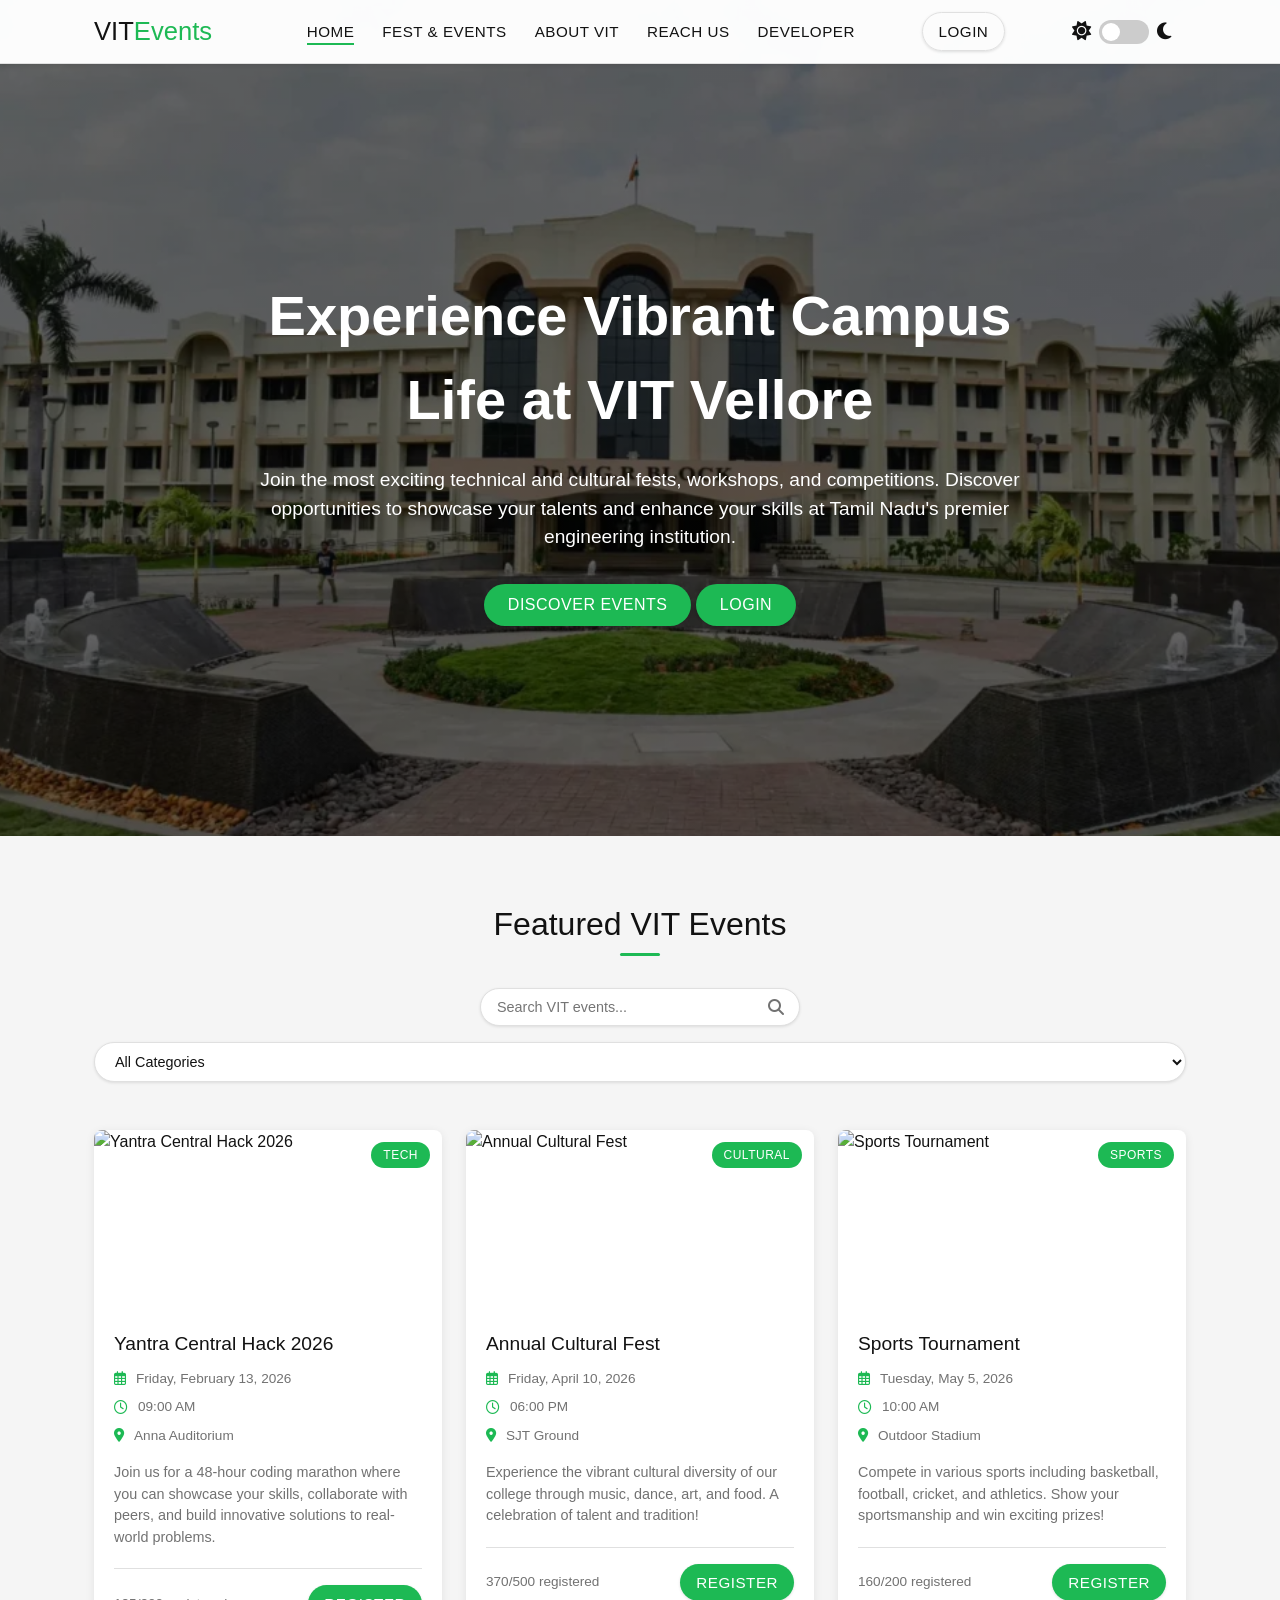
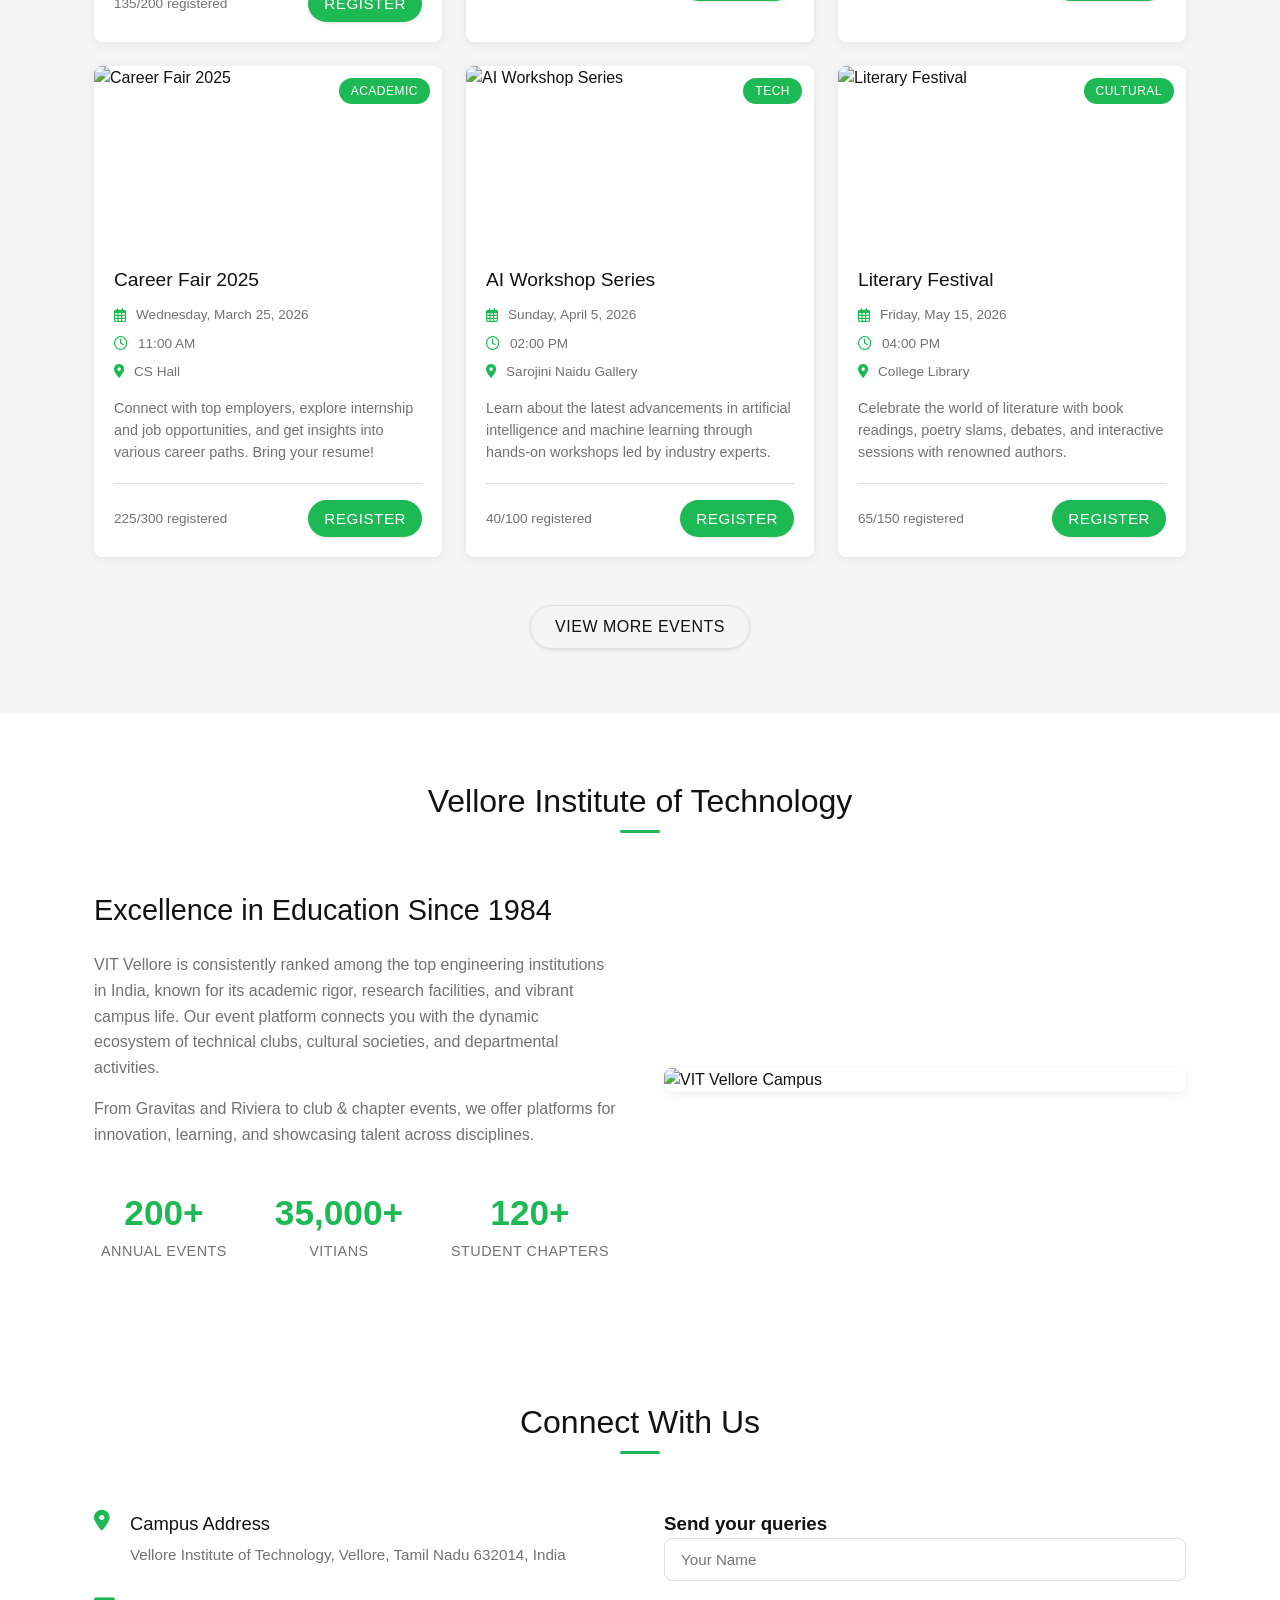
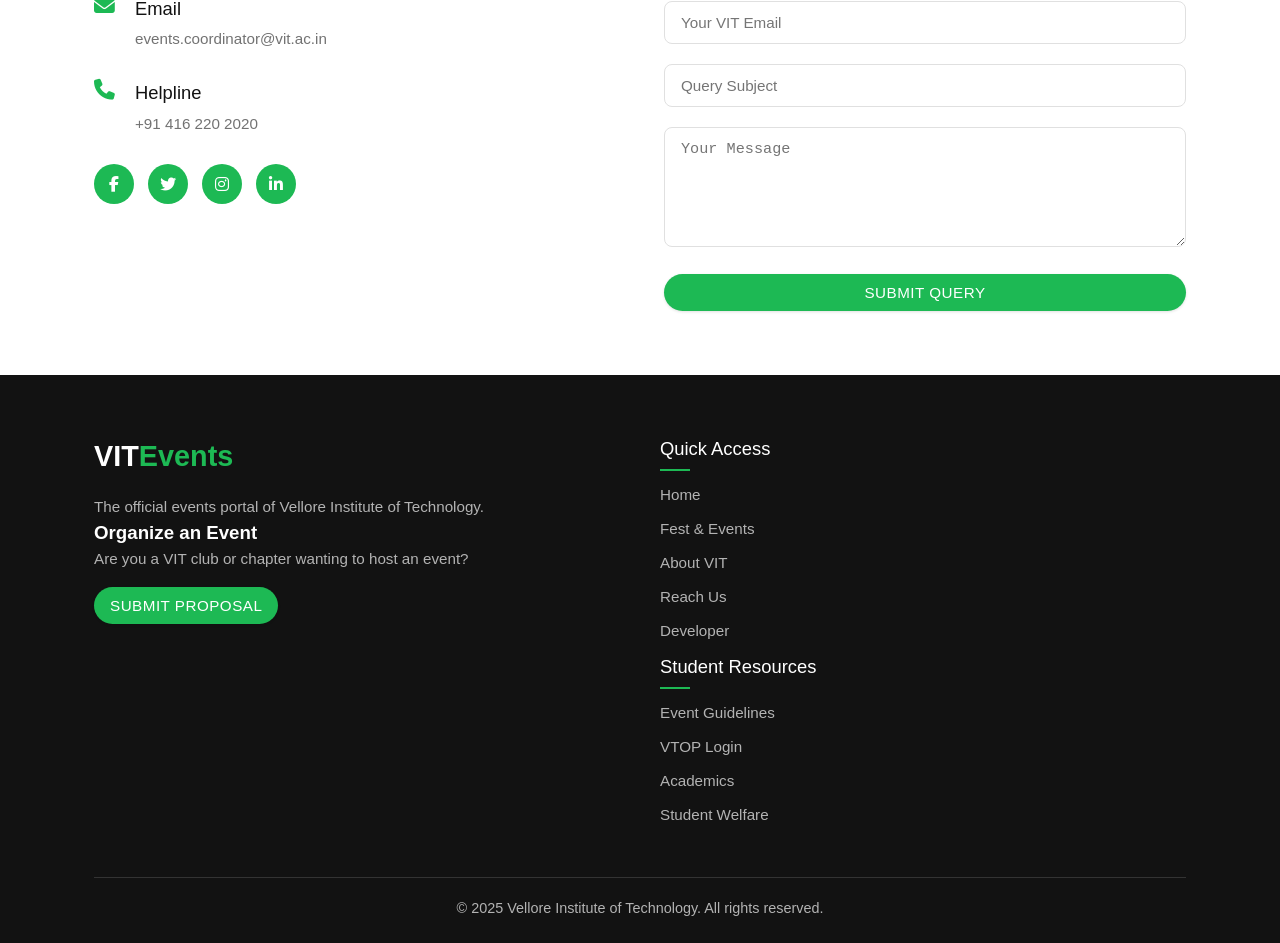
==== index.html @ 241e2e45 "Initial commit: VITEvents Portal" ====
<!DOCTYPE html>
<html lang="en">
<head>
  <meta charset="UTF-8">
  <meta name="viewport" content="width=device-width, initial-scale=1.0">
  <title>VIT Vellore Events Portal</title>
  <link rel="stylesheet" href="styles.css">
  <link rel="stylesheet" href="https://cdnjs.cloudflare.com/ajax/libs/font-awesome/6.4.0/css/all.min.css">
</head>
<body>
  <!-- Header Section with Navigation -->
  <header>
    <div class="container">
      <div class="logo">
        <h1>VIT<span>Events</span></h1>
      </div>
      
      <nav>
        <ul>
          <li><a href="index.html" class="active">Home</a></li>
          <li><a href="#events">Fest & Events</a></li>
          <li><a href="#about">About VIT</a></li>
          <li><a href="#contact">Reach Us</a></li>
          <li><a href = "https://github.com/Mridul5678">Developer</a></li>
        </ul>
      </nav>
      
      <div class="auth-buttons">
        <button id="signupBtn" class="btn btn-primary btn-outline">Login</button>
      </div>
      
      <div class="theme-toggle">
        <i class="fas fa-sun"></i>
        <label class="toggle-switch">
          <input type="checkbox" id="themeToggle">
          <span class="toggle-slider"></span>
        </label>
        <i class="fas fa-moon"></i>
      </div>
      
      <div class="menu-toggle">
        <i class="fas fa-bars"></i>
      </div>
    </div>
  </header>

  <!-- Hero Banner Section -->
  <section class="hero">
    <div class="container">
      <div class="hero-content">
        <h1>Experience Vibrant Campus Life at VIT Vellore</h1>
        <p>Join the most exciting technical and cultural fests, workshops, and competitions. Discover opportunities to showcase your talents and enhance your skills at Tamil Nadu's premier engineering institution.</p>
        <button class="btn btn-primary btn-lg" id="exploreBtn">Discover Events</button>
        <button class="btn btn-primary btn-lg" id="heroLogin">Login</button>

      </div>
    </div>
  </section>

  <!-- Featured Events Section - Moved up for better user flow -->
  <section id="events" class="events-section">
    <div class="container">
      <div class="section-header">
        <h2>Featured VIT Events</h2>
        <div class="filter-options">
          <div class="search-box">
            <input type="text" id="searchEvents" placeholder="Search VIT events...">
            <i class="fas fa-search"></i>
          </div>
          <select id="categoryFilter">
            <option value="all">All Categories</option>
            <option value="tech">Technical Fests</option>
            <option value="cultural">Cultural Events</option>
            <option value="sports">Sports Tournaments</option>
            <option value="academic">Academic Conferences</option>
          </select>
        </div>
      </div>
      
      <div class="events-grid" id="eventsContainer">
        <!-- Events will be dynamically loaded here -->
      </div>
      
      <div class="load-more">
        <button class="btn btn-outline btn-lg" id="loadMoreBtn">View More Events</button>
      </div>
    </div>
  </section>

  <!-- About VIT Section -->
  <section id="about" class="about-section">
    <div class="container">
      <div class="section-header">
        <h2>Vellore Institute of Technology</h2>
      </div>
      <div class="about-content">
        <div class="about-text">
          <h3>Excellence in Education Since 1984</h3>
          <p>VIT Vellore is consistently ranked among the top engineering institutions in India, known for its academic rigor, research facilities, and vibrant campus life. Our event platform connects you with the dynamic ecosystem of technical clubs, cultural societies, and departmental activities.</p>
          <p>From Gravitas and Riviera to club & chapter events, we offer platforms for innovation, learning, and showcasing talent across disciplines.</p>
          <div class="stats">
            <div class="stat-item">
              <span class="stat-number">200+</span>
              <span class="stat-label">Annual Events</span>
            </div>
            <div class="stat-item">
              <span class="stat-number">35,000+</span>
              <span class="stat-label">VITians</span>
            </div>
            <div class="stat-item">
              <span class="stat-number">120+</span>
              <span class="stat-label">Student Chapters</span>
            </div>
          </div>
        </div>
        <div class="about-image">
          <img src="https://vit.ac.in/system/files/Anna%20Auditorium2.JPG" alt="VIT Vellore Campus">
        </div>
      </div>
    </div>
  </section>

  <!-- Contact Section - Restructured form and contact info -->
  <section id="contact" class="contact-section">
    <div class="container">
      <div class="section-header">
        <h2>Connect With Us</h2>
      </div>
      <div class="contact-content">
        <div class="contact-info">
          <div class="contact-item">
            <i class="fas fa-map-marker-alt"></i>
            <div>
              <h3>Campus Address</h3>
              <p>Vellore Institute of Technology, Vellore, Tamil Nadu 632014, India</p>
            </div>
          </div>
          <div class="contact-item">
            <i class="fas fa-envelope"></i>
            <div>
              <h3>Email</h3>
              <p>events.coordinator@vit.ac.in</p>
            </div>
          </div>
          <div class="contact-item">
            <i class="fas fa-phone"></i>
            <div>
              <h3>Helpline</h3>
              <p>+91 416 220 2020</p>
            </div>
          </div>
          <div class="social-links">
            <a href="https://www.facebook.com/Vellore.Institute.of.Technology/" class="social-link"><i class="fab fa-facebook-f"></i></a>
            <a href="https://x.com/VIT_univ?ref_src=twsrc%5Egoogle%7Ctwcamp%5Eserp%7Ctwgr%5Eauthor" class="social-link"><i class="fab fa-twitter"></i></a>
            <a href="https://www.instagram.com/vellore_vit/?hl=en" class="social-link"><i class="fab fa-instagram"></i></a>
            <a href="https://www.linkedin.com/school/vellore-institute-of-technology/posts/?feedView=all" class="social-link"><i class="fab fa-linkedin-in"></i></a>
          </div>
        </div>
        <div class="contact-form">
          <h3>Send your queries</h3>
          <form id="contactForm">
            <div class="form-group">
              <input type="text" id="name" name="name" placeholder="Your Name" required>
              <span class="error-message" id="nameError"></span>
            </div>
            <div class="form-group">
              <input type="email" id="email" name="email" placeholder="Your VIT Email" required>
              <span class="error-message" id="emailError"></span>
            </div>
            <div class="form-group">
              <input type="text" id="subject" name="subject" placeholder="Query Subject" required>
              <span class="error-message" id="subjectError"></span>
            </div>
            <div class="form-group">
              <textarea id="message" name="message" placeholder="Your Message" required></textarea>
              <span class="error-message" id="messageError"></span>
            </div>
            <button type="submit" class="btn btn-primary btn-block">Submit Query</button>
          </form>
        </div>
      </div>
    </div>
  </section>

  <!-- Footer Section - Better organized -->
  <footer>
    <div class="container">
      <div class="footer-content">
        <div class="footer-logo">
          <h2>VIT<span>Events</span></h2>
          <p>The official events portal of Vellore Institute of Technology.</p>
          <div class="footer-newsletter">
            <h3>Organize an Event</h3>
            <p>Are you a VIT club or chapter wanting to host an event?</p>
            <button id="createEventBtn" class="btn btn-primary">Submit Proposal</button>
          </div>
        </div>
        <div class="footer-links-container">
          <div class="footer-links">
            <h3>Quick Access</h3>
            <ul>
              <li><a href="index.html">Home</a></li>
              <li><a href="#events">Fest & Events</a></li>
              <li><a href="#about">About VIT</a></li>
              <li><a href="#contact">Reach Us</a></li>
              <li><a href = "https://github.com/Mridul5678">Developer</a></li>
            </ul>
          </div>
          <div class="footer-links">
            <h3>Student Resources</h3>
            <ul>
              <li><a href="https://vit.ac.in/campuslife/fests">Event Guidelines</a></li>
              <li><a href="https://vtop.vit.ac.in/vtop/login">VTOP Login</a></li>
              <li><a href="https://vit.ac.in/academic-council-minutes">Academics</a></li>
              <li><a href="https://vit.ac.in/campuslife/studentswelfare">Student Welfare</a></li>
            </ul>
          </div>
        </div>
      </div>
      <div class="footer-bottom">
        <p>&copy; 2025 Vellore Institute of Technology. All rights reserved.</p>
      </div>
    </div>
  </footer>

  <!-- Modals - Grouped together -->
  <div class="modal" id="loginModal">
    <div class="modal-content">
      <span class="close-modal">&times;</span>
      <h2>Student Login</h2>
      <form id="loginForm">
        <div class="form-group">
          <label for="loginEmail">VIT Email</label>
          <input type="email" id="loginEmail" name="email" required>
          <span class="error-message" id="loginEmailError"></span>
        </div>
        <div class="form-group">
          <label for="loginPassword">Password</label>
          <input type="password" id="loginPassword" name="password" required>
          <span class="error-message" id="loginPasswordError"></span>
        </div>
        <div class="form-group">
          <button type="submit" class="btn btn-primary btn-block">Login</button>
        </div>
        <p class="form-footer">New student? <a href="#" id="switchToSignup">Register here</a></p>
      </form>
    </div>
  </div>

  <div class="modal" id="signupModal">
    <div class="modal-content">
      <span class="close-modal">&times;</span>
      <h2>Student Registration</h2>
      <form id="signupForm">
        <div class="form-group">
          <label for="signupName">Full Name</label>
          <input type="text" id="signupName" name="name" required>
          <span class="error-message" id="signupNameError"></span>
        </div>
        <div class="form-group">
          <label for="signupEmail">VIT Email</label>
          <input type="email" id="signupEmail" name="email" required>
          <span class="error-message" id="signupEmailError"></span>
        </div>
        <div class="form-group">
          <label for="signupPassword">Password</label>
          <input type="password" id="signupPassword" name="password" required>
          <span class="error-message" id="signupPasswordError"></span>
        </div>
        <div class="form-group">
          <label for="signupConfirmPassword">Confirm Password</label>
          <input type="password" id="signupConfirmPassword" name="confirmPassword" required>
          <span class="error-message" id="signupConfirmPasswordError"></span>
        </div>
        <div class="form-group">
          <button type="submit" class="btn btn-primary btn-block">Register</button>
        </div>
        <p class="form-footer">Already registered? <a href="#" id="switchToLogin">Login here</a></p>
      </form>
    </div>
  </div>

  <div class="modal" id="createEventModal">
    <div class="modal-content modal-lg">
      <span class="close-modal">&times;</span>
      <h2>Event Proposal Form</h2>
      <form id="createEventForm">
        <div class="form-row">
          <div class="form-group">
            <label for="eventTitle">Event Name</label>
            <input type="text" id="eventTitle" name="title" required>
            <span class="error-message" id="eventTitleError"></span>
          </div>
          <div class="form-group">
            <label for="eventCategory">Event Type</label>
            <select id="eventCategory" name="category" required>
              <option value="">Select Type</option>
              <option value="tech">Technical</option>
              <option value="cultural">Cultural</option>
              <option value="sports">Sports</option>
              <option value="academic">Academic</option>
            </select>
            <span class="error-message" id="eventCategoryError"></span>
          </div>
        </div>
        <div class="form-row">
          <div class="form-group">
            <label for="eventDate">Event Date</label>
            <input type="date" id="eventDate" name="date" required>
            <span class="error-message" id="eventDateError"></span>
          </div>
          <div class="form-group">
            <label for="eventTime">Event Time</label>
            <input type="time" id="eventTime" name="time" required>
            <span class="error-message" id="eventTimeError"></span>
          </div>
        </div>
        <div class="form-group">
          <label for="eventVenue">Preferred Venue</label>
          <input type="text" id="eventVenue" name="venue" required>
          <span class="error-message" id="eventVenueError"></span>
        </div>
        <div class="form-group">
          <label for="eventImage">Event Poster URL</label>
          <input type="url" id="eventImage" name="image" required>
          <span class="error-message" id="eventImageError"></span>
        </div>
        <div class="form-group">
          <label for="eventDescription">Event Description</label>
          <textarea id="eventDescription" name="description" rows="4" required></textarea>
          <span class="error-message" id="eventDescriptionError"></span>
        </div>
        <div class="form-group">
          <label for="eventCapacity">Expected Participants</label>
          <input type="number" id="eventCapacity" name="capacity" min="1" required>
          <span class="error-message" id="eventCapacityError"></span>
        </div>
        <div class="form-group">
          <button type="submit" class="btn btn-primary btn-block">Submit for Approval</button>
        </div>
      </form>
    </div>
  </div>

  <div class="modal" id="registerEventModal">
    <div class="modal-content">
      <span class="close-modal">&times;</span>
      <h2>Register for <span id="registerEventTitle"></span></h2>
      <form id="registerEventForm">
        <input type="hidden" id="eventId" name="eventId">
        <div class="form-group">
          <label for="registerName">Full Name</label>
          <input type="text" id="registerName" name="name" required>
          <span class="error-message" id="registerNameError"></span>
        </div>
        <div class="form-group">
          <label for="registerEmail">VIT Email</label>
          <input type="email" id="registerEmail" name="email" required>
          <span class="error-message" id="registerEmailError"></span>
        </div>
        <div class="form-group">
          <label for="registerPhone">Mobile Number</label>
          <input type="tel" id="registerPhone" name="phone" required>
          <span class="error-message" id="registerPhoneError"></span>
        </div>
        <div class="form-group">
          <label for="registerStudentId">Registration Number</label>
          <input type="text" id="registerStudentId" name="studentId" required>
          <span class="error-message" id="registerStudentIdError"></span>
        </div>
        <div class="form-group">
          <button type="submit" class="btn btn-primary btn-block">Confirm Registration</button>
        </div>
      </form>
    </div>
  </div>

  <div class="toast" id="toast">
    <div class="toast-content">
      <i class="fas fa-check-circle toast-icon success"></i>
      <div class="toast-message">Registration successful!</div>
    </div>
    <div class="toast-progress"></div>
  </div>

  <script src="script.js"></script>
</body>
</html>
---- styles.css ----
/* Hide scrollbar in WebKit browsers */
html::-webkit-scrollbar {
    display: none; /* Hide scrollbar for WebKit browsers */
}

/* Hide scrollbar in Firefox */
html {
    scrollbar-width: none; /* Hide scrollbar for Firefox */
}

/* Base Styles */
:root {
    /* Light Theme (Default) - Spotify + Material inspired */
    --primary-color: #1DB954; /* Spotify's signature green */
    --primary-dark: #19913D; /* Darker green */
    --primary-light: #1ED760; /* Lighter green */
    --secondary-color: #535353; /* Spotify's secondary color */
    --text-color: #121212; /* Material dark text */
    --text-light: #727272; /* Material secondary text */
    --background-color: #ffffff; /* Material white background */
    --background-alt: #f5f5f5; /* Material light gray background */
    --border-color: #E0E0E0; /* Material border color */
    --success-color: #4CAF50; /* Material green */
    --error-color: #F44336; /* Material red */
    --warning-color: #FFC107; /* Material amber */
    --card-bg: #ffffff;
    --header-bg: rgba(255, 255, 255, 0.98);
    --footer-bg: #121212; /* Spotify's dark background */
    --footer-text: #b3b3b3; /* Spotify's footer text */
    --box-shadow: 0 2px 10px rgba(0, 0, 0, 0.08);
    --transition: all 0.2s ease;
    --border-radius: 8px; /* Material Design rounded corners */
}

/* Dark Theme - Spotify inspired */
.dark-mode {
    --primary-color: #1DB954;
    --primary-dark: #19913D;
    --primary-light: #1ED760;
    --secondary-color: #b3b3b3;
    --text-color: #ffffff;
    --text-light: #b3b3b3;
    --background-color: #121212; /* Spotify's dark mode background */
    --background-alt: #212121; /* Material dark mode background */
    --border-color: #333333; /* Spotify's dark mode border */
    --success-color: #4CAF50;
    --error-color: #F44336;
    --warning-color: #FFC107;
    --card-bg: #181818; /* Spotify's card background */
    --header-bg: rgba(18, 18, 18, 0.98);
    --footer-bg: #000000;
    --footer-text: #b3b3b3;
    --box-shadow: 0 4px 12px rgba(0, 0, 0, 0.4);
}

* {
    margin: 0;
    padding: 0;
    box-sizing: border-box;
}

html {
    scroll-behavior: smooth;
}

body {
    font-family: 'Roboto', -apple-system, BlinkMacSystemFont, "Segoe UI", Helvetica, Arial, sans-serif;
    line-height: 1.5;
    color: var(--text-color);
    background-color: var(--background-color);
    transition: background-color 0.3s ease, color 0.3s ease;
}

a {
    text-decoration: none;
    color: var(--primary-color);
    transition: var(--transition);
}

a:hover {
    color: var(--primary-dark);
}

ul {
    list-style: none;
}

img {
    max-width: 100%;
    height: auto;
}

.container {
    width: 100%;
    max-width: 1140px; /* Material Design container width */
    margin: 0 auto;
    padding: 0 24px;
}

section {
    padding: 64px 0;
}

.section-header {
    text-align: center;
    margin-bottom: 48px;
}

.section-header h2 {
    font-size: 2rem;
    margin-bottom: 16px;
    position: relative;
    display: inline-block;
    font-weight: 500; /* Material uses lighter font weights */
}

.section-header h2::after {
    content: "";
    position: absolute;
    bottom: -8px;
    left: 50%;
    transform: translateX(-50%);
    width: 40px;
    height: 3px;
    background: var(--primary-color);
    border-radius: 3px;
}

/* Buttons */
.btn {
    display: inline-block;
    padding: 10px 16px;
    border-radius: 24px; /* Material/Spotify rounded buttons */
    font-weight: 500;
    cursor: pointer;
    transition: var(--transition);
    border: none;
    font-size: 0.95rem;
    text-align: center;
    text-transform: uppercase;
    letter-spacing: 0.5px;
    box-shadow: 0 1px 3px rgba(0, 0, 0, 0.12);
}

.btn-primary {
    background-color: var(--primary-color);
    color: white;
}

.btn-primary:hover {
    background-color: var(--primary-light);
    box-shadow: 0 2px 5px rgba(0, 0, 0, 0.2);
    transform: translateY(-1px);
}

.btn-outline {
    background-color: transparent;
    border: 1px solid var(--border-color);
    color: var(--text-color);
}

.btn-outline:hover {
    background-color: rgba(0, 0, 0, 0.04);
    border-color: var(--text-light);
}

.btn-lg {
    padding: 12px 24px;
    font-size: 1rem;
}

.btn-block {
    display: block;
    width: 100%;
}

/* Header */
header {
    position: fixed;
    top: 0;
    left: 0;
    width: 100%;
    background-color: var(--header-bg);
    border-bottom: 1px solid var(--border-color);
    z-index: 1000;
    padding: 12px 0;
    transition: var(--transition);
    box-shadow: 0 1px 4px rgba(0, 0, 0, 0.1);
}

header .container {
    display: flex;
    justify-content: space-between;
    align-items: center;
}

.logo h1 {
    font-size: 1.6rem;
    font-weight: 500;
}

.logo span {
    color: var(--primary-color);
}

nav ul {
    display: flex;
}

nav ul li {
    margin-left: 28px;
}

nav ul li a {
    color: var(--text-color);
    font-weight: 500;
    position: relative;
    font-size: 0.95rem;
    text-transform: uppercase;
    letter-spacing: 0.5px;
}

nav ul li a::after {
    content: "";
    position: absolute;
    bottom: -5px;
    left: 0;
    width: 0;
    height: 2px;
    background-color: var(--primary-color);
    transition: var(--transition);
}

nav ul li a:hover::after,
nav ul li a.active::after {
    width: 100%;
}

.auth-buttons {
    display: flex;
    gap: 12px;
}

.menu-toggle {
    display: none;
    font-size: 1.5rem;
    cursor: pointer;
    color: var(--text-color);
}

/* Theme Toggle */
.theme-toggle {
    display: flex;
    align-items: center;
    margin-right: 15px;
    cursor: pointer;
}

.theme-toggle i {
    font-size: 1.2rem;
    color: var(--text-color);
    transition: var(--transition);
}

.theme-toggle .toggle-switch {
    position: relative;
    display: inline-block;
    width: 50px;
    height: 24px;
    margin: 0 8px;
}

.toggle-switch input {
    opacity: 0;
    width: 0;
    height: 0;
}

.toggle-slider {
    position: absolute;
    cursor: pointer;
    top: 0;
    left: 0;
    right: 0;
    bottom: 0;
    background-color: #ccc;
    transition: .4s;
    border-radius: 24px;
}

.toggle-slider:before {
    position: absolute;
    content: "";
    height: 18px;
    width: 18px;
    left: 3px;
    bottom: 3px;
    background-color: white;
    transition: .4s;
    border-radius: 50%;
}

input:checked + .toggle-slider {
    background-color: var(--primary-color);
}

input:checked + .toggle-slider:before {
    transform: translateX(26px);
}

/* Hero Section */
.hero {
    background: linear-gradient(rgba(0, 0, 0, 0.6), rgba(0, 0, 0, 0.6)), url("hero.webp");
    background-size: cover;
    background-position: center;
    height: 100vh;
    display: flex;
    align-items: center;
    color: white;
    text-align: center;
    margin-bottom: -64px;
}

.hero-content {
    max-width: 800px;
    margin: 0 auto;
}

.hero-content h1 {
    font-size: 3.5rem;
    margin-bottom: 24px;
    animation: fadeInDown 1s ease;
    font-weight: 700;
}

.hero-content p {
    font-size: 1.2rem;
    margin-bottom: 32px;
    animation: fadeInUp 1s ease;
    font-weight: 300;
}

@keyframes fadeInDown {
    from {
        opacity: 0;
        transform: translateY(-30px);
    }
    to {
        opacity: 1;
        transform: translateY(0);
    }
}

@keyframes fadeInUp {
    from {
        opacity: 0;
        transform: translateY(30px);
    }
    to {
        opacity: 1;
        transform: translateY(0);
    }
}

/* Events Section */
.events-section {
    background-color: var(--background-alt);
}

.filter-options {
    display: flex;
    justify-content: center;
    gap: 16px;
    margin-top: 24px;
    flex-wrap: wrap;
}

.filter-options select {
    padding: 10px 16px;
    border-radius: 24px;
    border: 1px solid var(--border-color);
    background-color: var(--card-bg);
    color: var(--text-color);
    font-size: 0.9rem;
    cursor: pointer;
    box-shadow: 0 1px 3px rgba(0, 0, 0, 0.1);
}

.search-box {
    position: relative;
    width: 320px;
}

.search-box input {
    width: 100%;
    padding: 10px 16px;
    padding-right: 40px;
    border-radius: 24px;
    border: 1px solid var(--border-color);
    background-color: var(--card-bg);
    color: var(--text-color);
    font-size: 0.9rem;
    box-shadow: 0 1px 3px rgba(0, 0, 0, 0.1);
}

.search-box i {
    position: absolute;
    right: 16px;
    top: 50%;
    transform: translateY(-50%);
    color: var(--text-light);
}

.events-grid {
    display: grid;
    grid-template-columns: repeat(auto-fill, minmax(300px, 1fr));
    gap: 24px;
    margin-top: 40px;
}

.event-card {
    background-color: var(--card-bg);
    border-radius: var(--border-radius);
    overflow: hidden;
    border: none;
    transition: var(--transition);
    box-shadow: var(--box-shadow);
}

.event-card:hover {
    box-shadow: 0 8px 16px rgba(0, 0, 0, 0.16);
    transform: translateY(-4px);
}

.event-image {
    height: 180px;
    overflow: hidden;
    position: relative;
}

.event-image img {
    width: 100%;
    height: 100%;
    object-fit: cover;
    transition: var(--transition);
}

.event-card:hover .event-image img {
    transform: scale(1.05);
}

.event-category {
    position: absolute;
    top: 12px;
    right: 12px;
    background-color: var(--primary-color);
    color: white;
    padding: 4px 12px;
    border-radius: 16px;
    font-size: 0.75rem;
    font-weight: 500;
    text-transform: uppercase;
    letter-spacing: 0.5px;
}

.event-details {
    padding: 20px;
}

.event-title {
    font-size: 1.2rem;
    margin-bottom: 10px;
    font-weight: 500;
    color: var(--text-color);
}

.event-info {
    display: flex;
    flex-direction: column;
    gap: 8px;
    margin-bottom: 16px;
}

.event-info-item {
    display: flex;
    align-items: center;
    font-size: 0.85rem;
    color: var(--text-light);
}

.event-info-item i {
    margin-right: 10px;
    color: var(--primary-color);
}

.event-description {
    margin-bottom: 20px;
    font-size: 0.9rem;
    color: var(--text-light);
    display: -webkit-box;
    --webkit-line-clamp: 3;
    --webkit-box-orient: vertical;
    overflow: hidden;
}

.event-footer {
    display: flex;
    justify-content: space-between;
    align-items: center;
    padding-top: 16px;
    border-top: 1px solid var(--border-color);
}

.event-capacity {
    font-size: 0.85rem;
    color: var(--text-light);
}

.load-more {
    text-align: center;
    margin-top: 48px;
}

/* About Section */
.about-content {
    display: grid;
    grid-template-columns: 1fr 1fr;
    gap: 48px;
    align-items: center;
}

.about-image {
    border-radius: var(--border-radius);
    overflow: hidden;
    box-shadow: var(--box-shadow);
}

.about-text h3 {
    font-size: 1.8rem;
    margin-bottom: 20px;
    color: var(--text-color);
    font-weight: 500;
}

.about-text p {
    margin-bottom: 16px;
    color: var(--text-light);
    line-height: 1.6;
}

.stats {
    display: flex;
    justify-content: space-between;
    margin-top: 32px;
}

.stat-item {
    text-align: center;
    margin: 7px;
}

.stat-number {
    display: block;
    font-size: 2.2rem;
    font-weight: 700;
    color: var(--primary-color);
}

.stat-label {
    font-size: 0.9rem;
    color: var(--text-light);
    margin-top: 4px;
    text-transform: uppercase;
    letter-spacing: 0.5px;
}

/* Contact Section */
.contact-content {
    display: grid;
    grid-template-columns: 1fr 1fr;
    gap: 48px;
}

.contact-item {
    display: flex;
    margin-bottom: 28px;
}

.contact-item i {
    font-size: 1.3rem;
    color: var(--primary-color);
    margin-right: 20px;
}

.contact-item h3 {
    font-size: 1.15rem;
    margin-bottom: 6px;
    color: var(--text-color);
    font-weight: 500;
}

.contact-item p {
    color: var(--text-light);
    font-size: 0.95rem;
}

.social-links {
    display: flex;
    gap: 14px;
    margin-top: 28px;
}

.social-link {
    display: flex;
    align-items: center;
    justify-content: center;
    width: 40px;
    height: 40px;
    border-radius: 50%;
    background-color: var(--primary-color);
    color: white;
    transition: var(--transition);
}

.social-link:hover {
    transform: translateY(-3px);
    background-color: var(--primary-light);
    box-shadow: 0 3px 8px rgba(0, 0, 0, 0.2);
}

/* Form Styles */
.form-group {
    margin-bottom: 20px;
}

.form-row {
    display: grid;
    grid-template-columns: 1fr 1fr;
    gap: 20px;
}

label {
    display: block;
    margin-bottom: 8px;
    font-weight: 500;
    color: var(--text-color);
    font-size: 0.9rem;
}

input,
select,
textarea {
    width: 100%;
    padding: 12px 16px;
    border: 1px solid var(--border-color);
    border-radius: 8px;
    font-size: 0.95rem;
    background-color: var(--card-bg);
    color: var(--text-color);
    transition: var(--transition);
}

input:focus,
select:focus,
textarea:focus {
    outline: none;
    border-color: var(--primary-color);
    box-shadow: 0 0 0 2px rgba(29, 185, 84, 0.2);
}

textarea {
    resize: vertical;
    min-height: 120px;
}

.error-message {
    color: var(--error-color);
    font-size: 0.8rem;
    margin-top: 4px;
    display: none;
}

.form-footer {
    text-align: center;
    margin-top: 20px;
    font-size: 0.9rem;
    color: var(--text-light);
}

/* Footer */
footer {
    background-color: var(--footer-bg);
    color: white;
    padding: 60px 0 24px;
}

.footer-content {
    display: grid;
    grid-template-columns: repeat(auto-fit, minmax(200px, 1fr));
    gap: 40px;
    margin-bottom: 40px;
}

.footer-logo h2 {
    font-size: 1.8rem;
    margin-bottom: 16px;
    font-weight: 700;
}

.footer-logo span {
    color: var(--primary-color);
}

.footer-logo p {
    color: var(--footer-text);
    font-size: 0.95rem;
    line-height: 1.6;
}

.footer-links h3 {
    font-size: 1.15rem;
    margin-bottom: 20px;
    position: relative;
    font-weight: 500;
}

.footer-links h3::after {
    content: "";
    position: absolute;
    bottom: -8px;
    left: 0;
    width: 30px;
    height: 2px;
    background-color: var(--primary-color);
}

.footer-links ul li {
    margin-bottom: 10px;
}

.footer-links ul li a {
    color: var(--footer-text);
    transition: var(--transition);
    font-size: 0.95rem;
}

.footer-links ul li a:hover {
    color: var(--primary-color);
}

.footer-newsletter p {
    color: var(--footer-text);
    margin-bottom: 16px;
    font-size: 0.95rem;
    line-height: 1.6;
}

.footer-bottom {
    text-align: center;
    padding-top: 20px;
    border-top: 1px solid #333333;
    color: var(--footer-text);
    font-size: 0.9rem;
}

/* Modal */
.modal {
    display: none;
    position: fixed;
    top: 0;
    left: 0;
    width: 100%;
    height: 100%;
    background-color: rgba(0, 0, 0, 0.5);
    z-index: 1100;
    overflow-y: auto;
    padding: 20px;
}

.modal-content {
    background-color: var(--card-bg);
    border-radius: 12px;
    max-width: 420px;
    margin: 60px auto;
    padding: 28px;
    position: relative;
    box-shadow: 0 8px 24px rgba(0, 0, 0, 0.2);
    animation: modalFadeIn 0.3s ease;
    color: var(--text-color);
}

.modal-lg {
    max-width: 640px;
}

@keyframes modalFadeIn {
    from {
        opacity: 0;
        transform: translateY(-24px);
    }
    to {
        opacity: 1;
        transform: translateY(0);
    }
}

.close-modal {
    position: absolute;
    top: 16px;
    right: 24px;
    font-size: 1.4rem;
    cursor: pointer;
    color: var(--text-light);
    transition: var(--transition);
}

.close-modal:hover {
    color: var(--error-color);
}

.modal h2 {
    margin-bottom: 20px;
    font-size: 1.6rem;
    color: var(--text-color);
    font-weight: 500;
}

/* Toast Notification */
.toast {
    position: fixed;
    bottom: 24px;
    right: 24px;
    background-color: var(--card-bg);
    border-radius: 8px;
    padding: 16px 20px;
    box-shadow: 0 4px 16px rgba(0, 0, 0, 0.15);
    display: flex;
    flex-direction: column;
    min-width: 300px;
    transform: translateX(150%);
    transition: transform 0.3s ease;
    z-index: 1200;
    color: var(--text-color);
    border: none;
}

.toast.show {
    transform: translateX(0);
}

.toast-content {
    display: flex;
    align-items: center;
}

.toast-icon {
    font-size: 1.4rem;
    margin-right: 16px;
}

.toast-icon.success {
    color: var(--success-color);
}

.toast-icon.error {
    color: var(--error-color);
}

.toast-message {
    font-size: 0.95rem;
}

.toast-progress {
    height: 3px;
    background-color: var(--primary-color);
    margin-top: 12px;
    width: 100%;
    animation: progress 3s linear forwards;
    border-radius: 3px;
}

@keyframes progress {
    from {
        width: 100%;
    }
    to {
        width: 0%;
    }
}

/* Responsive Styles */
@media (max-width: 992px) {
    .about-content,
    .contact-content {
      grid-template-columns: 1fr;
    }
    .about-image {
      order: -1;
    }
    .hero-content h1 {
      font-size: 2.8rem;
    }
  }
  
  @media (max-width: 768px) {
    header {
      padding: 10px 0;
    }
    .menu-toggle {
      display: block;
    }
    nav {
      position: fixed;
      top: 60px;
      left: -100%;
      width: 80%;
      height: calc(100vh - 60px);
      background-color: var(--card-bg);
      box-shadow: var(--box-shadow);
      transition: var(--transition);
      z-index: 1000;
      border-right: 1px solid var(--border-color);
    }
    nav.active {
      left: 0;
    }
    nav ul {
      flex-direction: column;
      padding: 24px;
    }
    nav ul li {
      margin: 0 0 20px 0;
    }
    /* Modified: Don't hide auth-buttons completely, make them responsive instead */
    .auth-buttons {
      position: absolute;
      top: 60px;
      right: 15px;
      flex-direction: column;
      gap: 10px;
      background-color: var(--card-bg);
      padding: 10px;
      border-radius: var(--border-radius);
      box-shadow: var(--box-shadow);
      z-index: 999;
      display: none;
    }
    .auth-buttons.active {
      display: flex;
    }
    /* Add a button to toggle auth buttons visibility */
    .auth-toggle {
      display: flex;
      align-items: center;
      justify-content: center;
      width: 40px;
      height: 40px;
      margin-right: 10px;
      cursor: pointer;
    }
    .hero-content h1 {
      font-size: 2.2rem;
    }
    .hero-content p {
      font-size: 1.05rem;
    }
    .section-header h2 {
      font-size: 1.6rem;
    }
    .form-row {
      grid-template-columns: 1fr;
      gap: 0;
    }
  }
  
  @media (max-width: 576px) {
    .events-grid {
      grid-template-columns: 1fr;
    }
    .search-box {
      width: 100%;
    }
    .filter-options {
      flex-direction: column;
      align-items: center;
    }
    .filter-options select {
      width: 100%;
    }
    .hero-content h1 {
      font-size: 1.8rem;
    }
    .modal-content {
      padding: 20px;
    }
    .theme-toggle {
      margin-right: 10px;
    }
    .theme-toggle .toggle-switch {
      width: 40px;
      height: 20px;
    }
    .toggle-slider:before {
      height: 14px;
      width: 14px;
    }
    input:checked + .toggle-slider:before {
      transform: translateX(20px);
    }
    /* Make auth buttons more compact on very small screens */
    .auth-buttons {
      width: 120px;
    }
    .auth-buttons .btn {
      font-size: 0.8rem;
      padding: 6px 10px;
    }
  }
  
  /* Phone Portrait Mode (375x667 and similar) */
  @media (max-width: 375px) {
    header .container {
      padding: 0 10px;
    }
    
    .logo h1 {
      font-size: 1.4rem;
    }
    
    .theme-toggle {
      margin-right: 5px;
    }
    
    .theme-toggle i {
      font-size: 0.8rem;
    }
    
    .auth-toggle, .menu-toggle {
      width: 30px;
      height: 30px;
    }
    
    .auth-toggle i, .menu-toggle i {
      font-size: 1rem;
    }
    
    .auth-buttons {
      width: 110px;
      top: 50px;
      right: 10px;
    }
    
    .auth-buttons .btn {
      font-size: 0.75rem;
      padding: 5px 8px;
    }
    
    /* Hero section adjustments */
    .hero {
      padding: 40px 0;
    }
    
    .hero-content h1 {
      font-size: 1.5rem;
      margin-bottom: 10px;
    }
    
    .hero-content p {
      font-size: 0.9rem;
      margin-bottom: 20px;
    }
    
    .btn-lg {
      padding: 8px 16px;
      font-size: 0.9rem;
    }
    
    /* Other section adjustments */
    section {
      padding: 40px 0;
    }
    
    .section-header h2 {
      font-size: 1.4rem;
      margin-bottom: 15px;
    }
    
    .stats {
      flex-direction: column;
      gap: 15px;
    }
    
    .stat-item {
      width: 100%;
    }
    
    /* Form adjustments */
    .form-group {
      margin-bottom: 15px;
    }
    
    input, select, textarea {
      padding: 8px;
      font-size: 0.9rem;
    }
    
    /* Footer adjustments */
    .footer-content {
      grid-template-columns: 1fr;
    }
    
    .footer-links-container {
      grid-template-columns: 1fr;
    }
    
    .footer-links {
      margin-top: 20px;
    }
    
    .footer-bottom {
      padding: 15px 0;
    }
    
    .footer-bottom p {
      font-size: 0.8rem;
    }
    
    /* Modal adjustments */
    .modal-content {
      width: 90%;
      padding: 15px;
    }
    
    .modal h2 {
      font-size: 1.3rem;
      margin-bottom: 15px;
    }
    
    /* Contact section adjustments */
    .contact-item {
      padding: 10px;
    }
    
    .contact-item i {
      font-size: 1.2rem;
    }
    
    .contact-item h3 {
      font-size: 1rem;
    }
    
    .social-links {
      justify-content: center;
    }
    
    .social-link {
      width: 30px;
      height: 30px;
      font-size: 0.9rem;
    }
  }
  
  /* iPhone SE and other extremely small devices */
  @media (max-width: 320px) {
    .logo h1 {
      font-size: 1.2rem;
    }
    
    .auth-buttons, .auth-toggle, .theme-toggle {
      transform: scale(0.9);
    }
    
    .hero-content h1 {
      font-size: 1.3rem;
    }
    
    .btn-lg {
      padding: 6px 12px;
      font-size: 0.85rem;
    }
    
    .section-header h2 {
      font-size: 1.2rem;
    }
  }
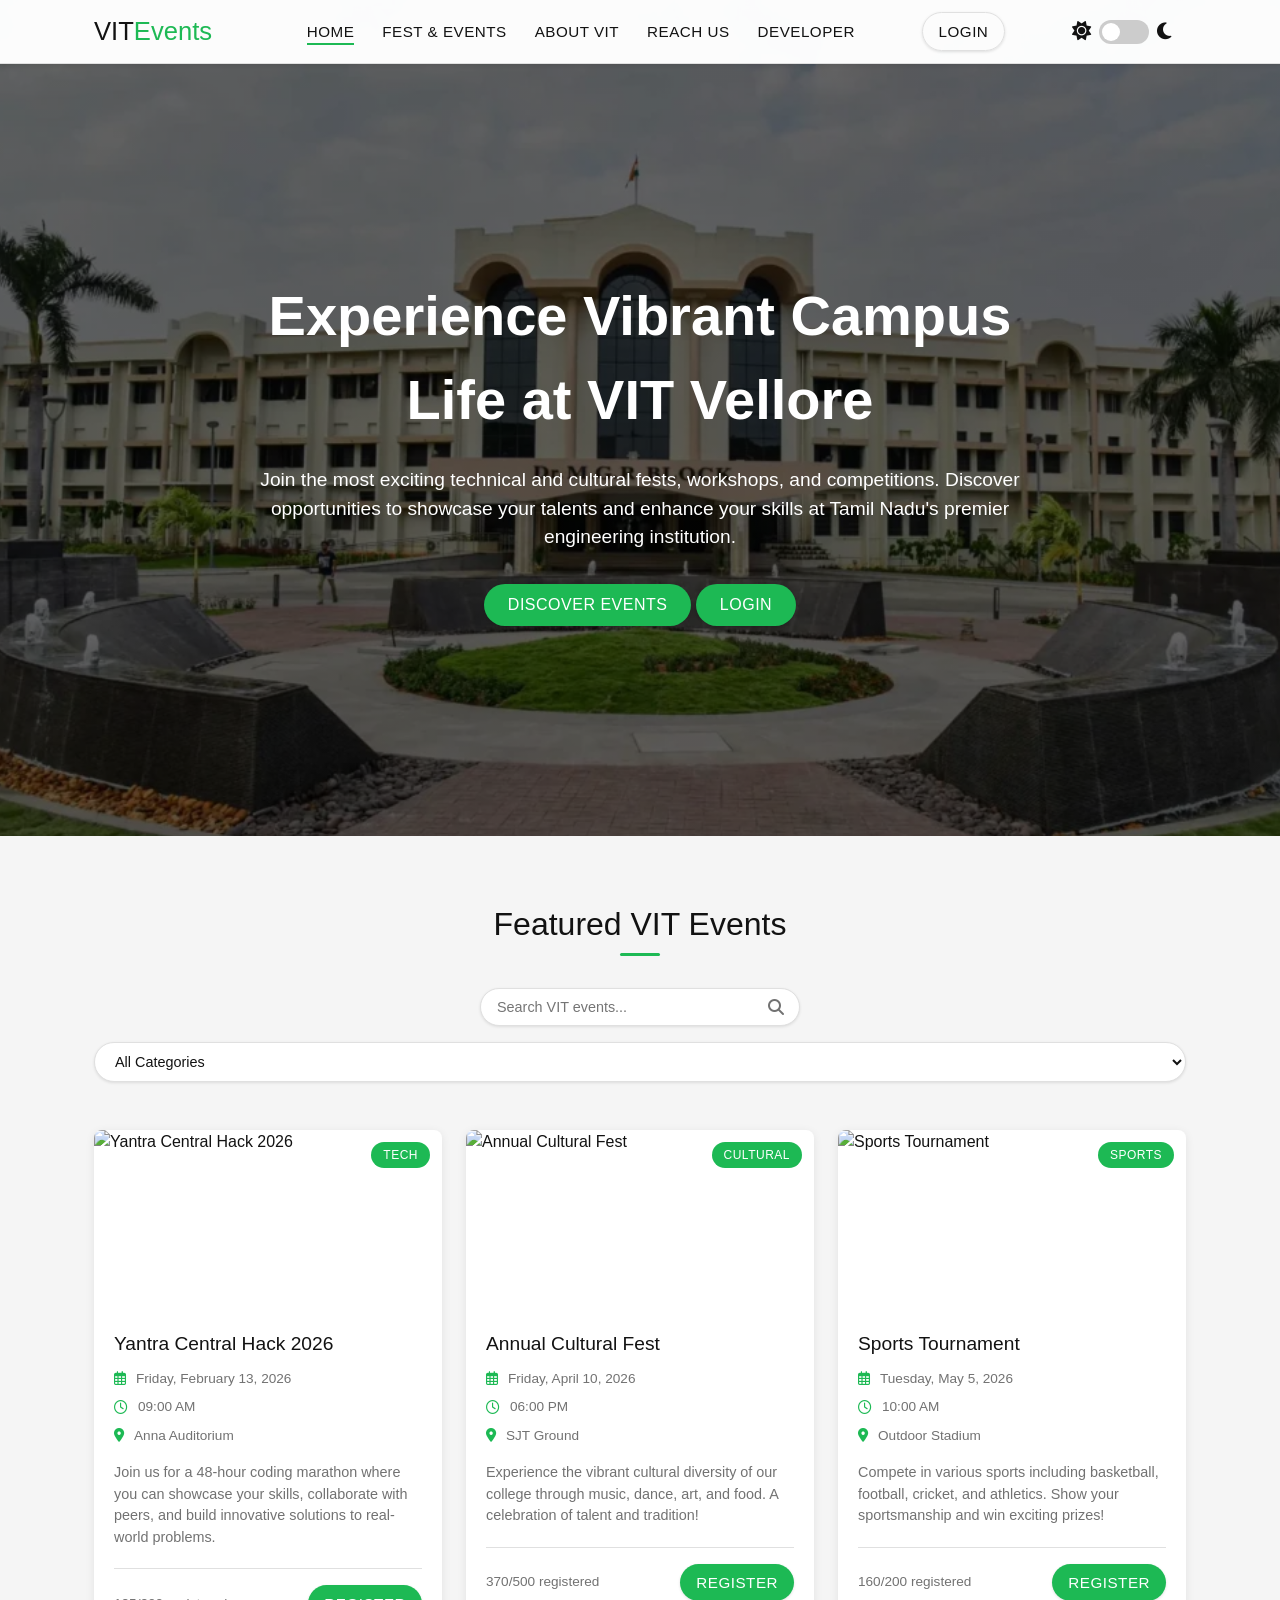
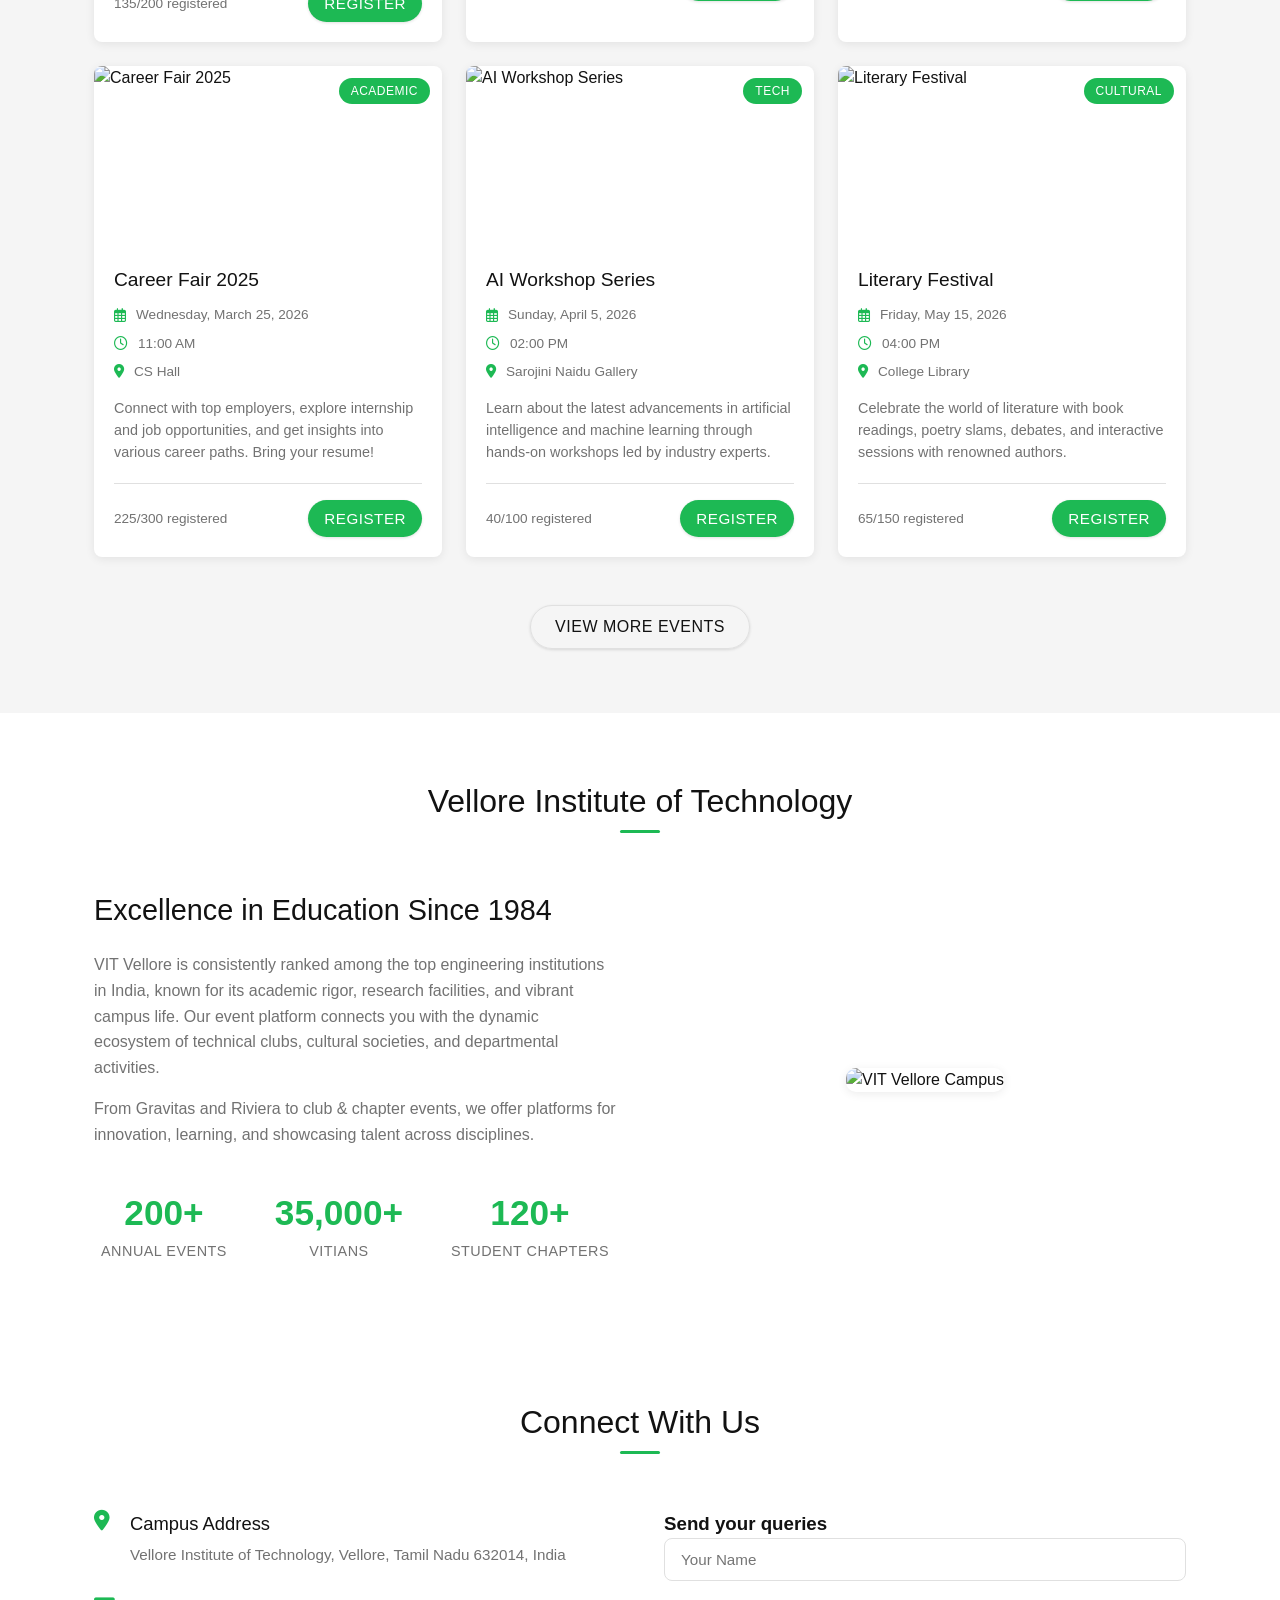
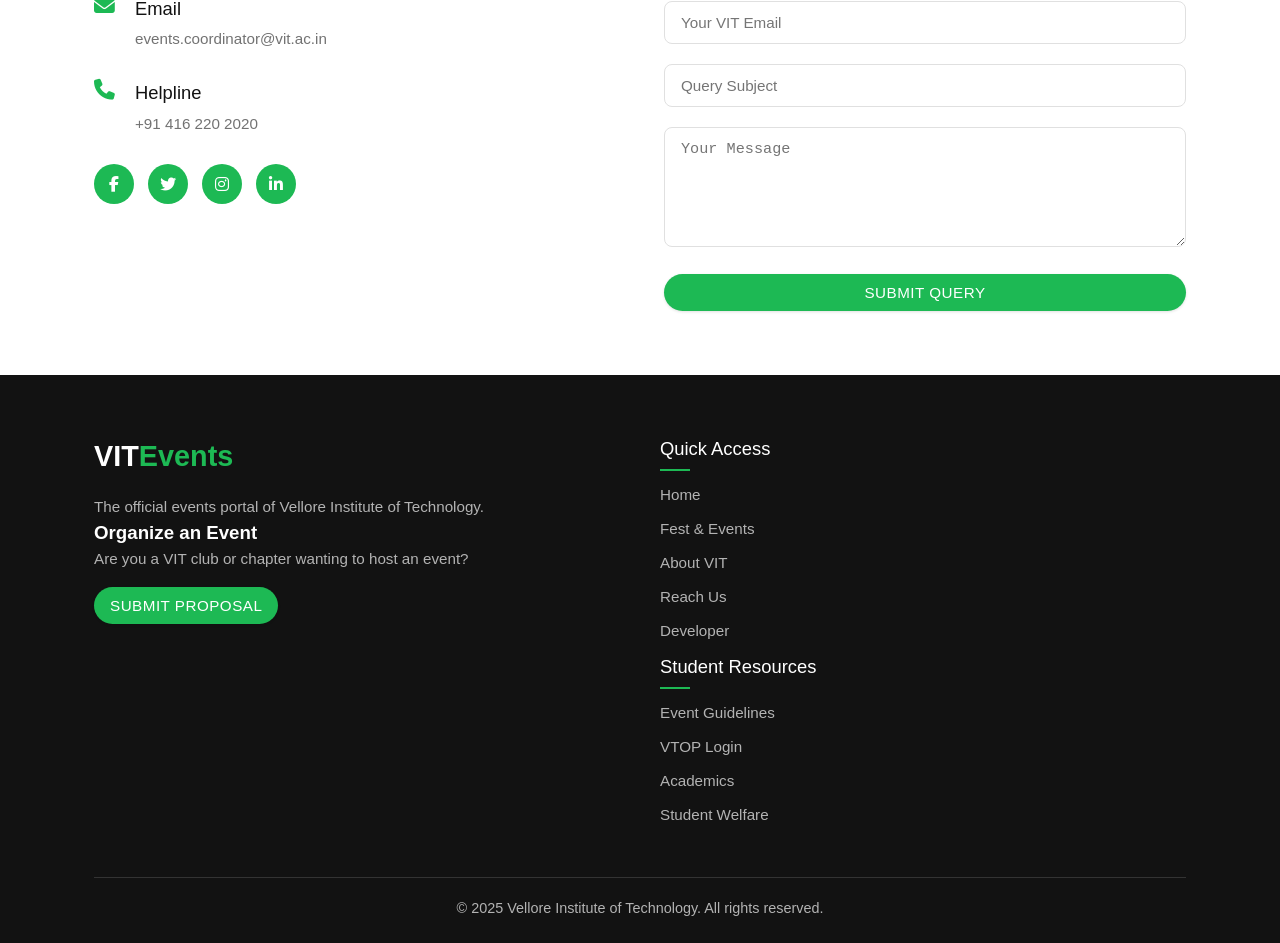
==== commit efb3a7fd: "fixed image pos in about vit" ====
--- a/index.html
+++ b/index.html
@@ -113,7 +113,7 @@
             </div>
           </div>
         </div>
-        <div class="about-image">
+        <div class="about-image" style="width: auto; margin: auto; border-radius: 10px; height: auto;">
           <img src="https://vit.ac.in/system/files/Anna%20Auditorium2.JPG" alt="VIT Vellore Campus">
         </div>
       </div>
